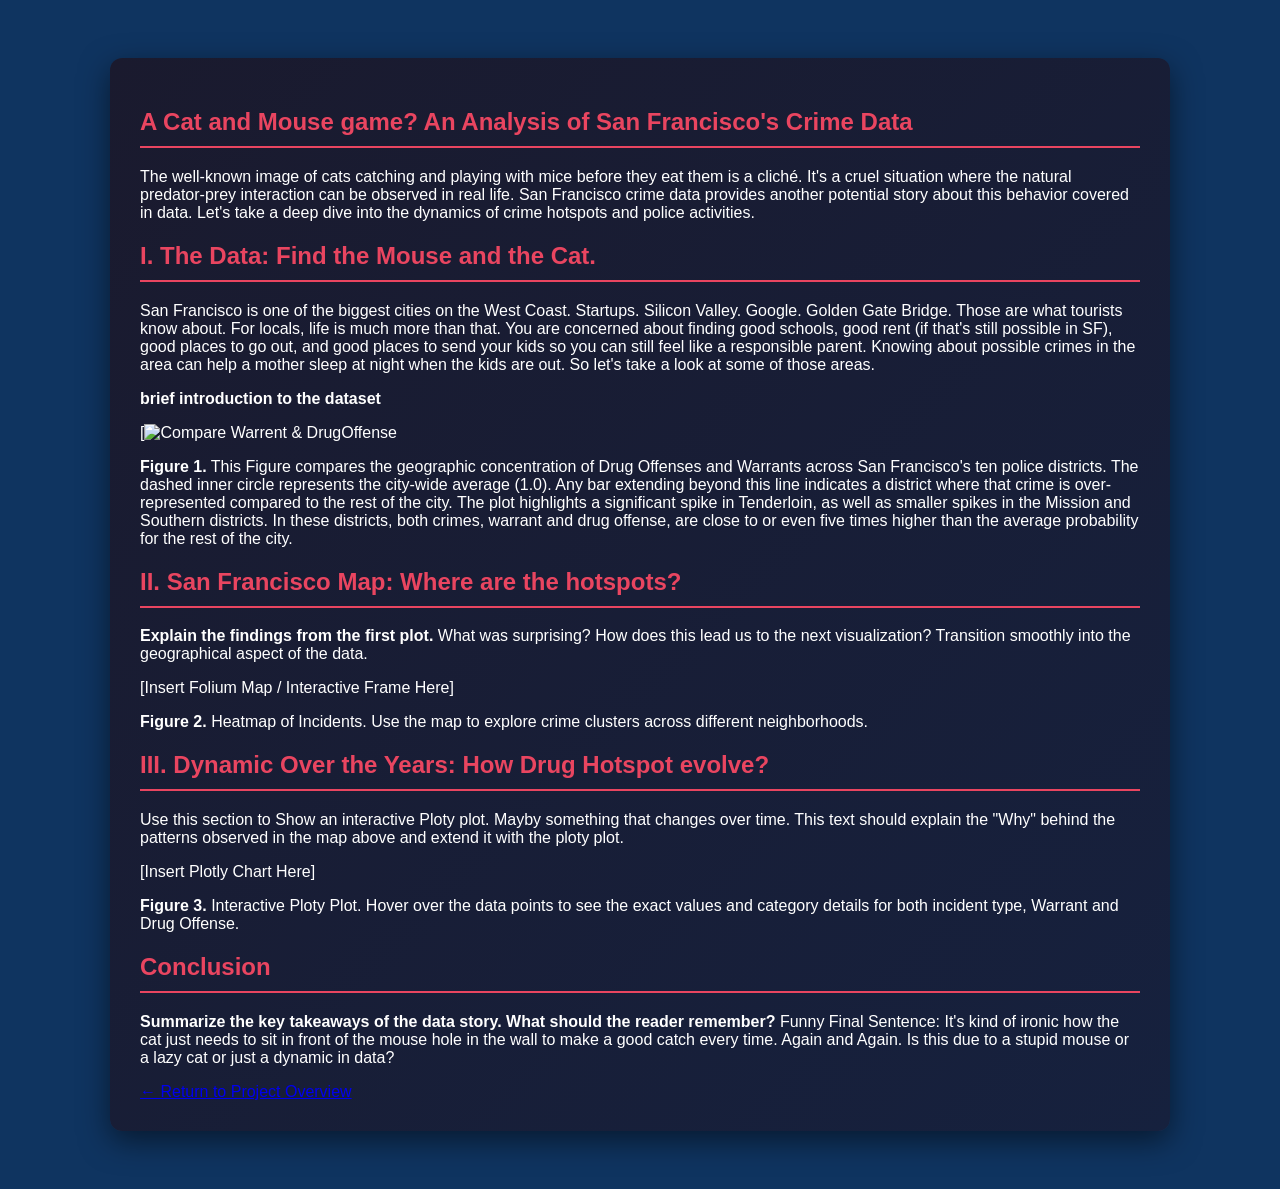
==== data_story.html @ 8bd0ce40 "change image format" ====
<!DOCTYPE html>
<html lang="en">
  <head>
    <meta charset="UTF-8" />
    <meta name="viewport" content="width=device-width, initial-scale=1.0" />
    <title>Data Story - Group 15</title>
    <link rel="stylesheet" href="style.css" />
  </head>
  <body style="background-image: url('Tom&Jerry.jpg')">
    <article class="container">
      <header>
        <!-- Headline alternatives-->
        <!--
        <h1>Playing Catch</h1>
        <h1>Cat and Mouse game as a Data story</h1> -->
        <h1>A Cat and Mouse game? An Analysis of San Francisco's Crime Data</h1>

        <p class="intro-text">
          The well-known image of cats catching and playing with mice before
          they eat them is a cliché. It's a cruel situation where the natural
          predator-prey interaction can be observed in real life. San Francisco
          crime data provides another potential story about this behavior
          covered in data. Let's take a deep dive into the dynamics of crime
          hotspots and police activities.
        </p>
      </header>

      <section>
        <h2>I. The Data: Find the Mouse and the Cat.</h2>
        <!--
          I. Introduction: Setting the Scene Write your opening narrative here.
          Explain why we are looking at this data and what the main goals of the
          visualization project were. This section builds the context before the
          reader sees the first piece of evidence.
        -->
        <p>
          San Francisco is one of the biggest cities on the West Coast.
          Startups. Silicon Valley. Google. Golden Gate Bridge. Those are what
          tourists know about. For locals, life is much more than that. You are
          concerned about finding good schools, good rent (if that's still
          possible in SF), good places to go out, and good places to send your
          kids so you can still feel like a responsible parent. Knowing about
          possible crimes in the area can help a mother sleep at night when the
          kids are out. So let's take a look at some of those areas.
        </p>

        <p>
          <strong> brief introduction to the dataset</strong>
        </p>
      </section>

      <div class="figure-container">
        [<img
          src="../images/Compare_Warrent&DrugOffense.png"
          alt="Compare Warrent & DrugOffense"
        />

        <p class="figure-caption">
          <strong>Figure 1.</strong> This Figure compares the geographic
          concentration of Drug Offenses and Warrants across San Francisco's ten
          police districts. The dashed inner circle represents the city-wide
          average (1.0). Any bar extending beyond this line indicates a district
          where that crime is over-represented compared to the rest of the city.
          The plot highlights a significant spike in Tenderloin, as well as
          smaller spikes in the Mission and Southern districts. In these
          districts, both crimes, warrant and drug offense, are close to or even
          five times higher than the average probability for the rest of the
          city.
        </p>
      </div>

      <section>
        <h2>II. San Francisco Map: Where are the hotspots?</h2>
        <p>
          <strong>Explain the findings from the first plot.</strong> What was
          surprising? How does this lead us to the next visualization?
          Transition smoothly into the geographical aspect of the data.
        </p>
      </section>

      <div class="figure-container">
        <div class="plot-placeholder">
          [Insert Folium Map / Interactive Frame Here]
        </div>
        <p class="figure-caption">
          <strong>Figure 2.</strong> Heatmap of Incidents. Use the map to
          explore crime clusters across different neighborhoods.
        </p>
      </div>

      <section>
        <h2>III. Dynamic Over the Years: How Drug Hotspot evolve?</h2>
        <p>
          Use this section to Show an interactive Ploty plot. Mayby something
          that changes over time. This text should explain the "Why" behind the
          patterns observed in the map above and extend it with the ploty plot.
        </p>
      </section>

      <div class="figure-container">
        <div class="plot-placeholder">[Insert Plotly Chart Here]</div>
        <p class="figure-caption">
          <strong>Figure 3.</strong> Interactive Ploty Plot. Hover over the data
          points to see the exact values and category details for both incident
          type, Warrant and Drug Offense.
        </p>
      </div>

      <section>
        <h2>Conclusion</h2>
        <p>
          <strong>
            Summarize the key takeaways of the data story. What should the
            reader remember?
          </strong>
          Funny Final Sentence: It's kind of ironic how the cat just needs to
          sit in front of the mouse hole in the wall to make a good catch every
          time. Again and Again. Is this due to a stupid mouse or a lazy cat or
          just a dynamic in data?
        </p>
      </section>

      <a href="index.html" class="back-link">← Return to Project Overview</a>
    </article>
  </body>
</html>
---- style.css ----
body {
  background-color: #0f3460; /* A dark base color for the whole page */
  display: flex;
  justify-content: center;
  padding: 50px 20px;
  font-family: "Helvetica Neue", Arial, sans-serif;
}

/* The Main Container */
.container {
  max-width: 1000px;
  padding: 30px;
  background: linear-gradient(135deg, #1a1a2e, #16213e);
  border-radius: 12px;
  color: white;
  box-shadow: 0 10px 30px rgba(0, 0, 0, 0.5);
}

/* Typography & Highlights */
h1,
h2 {
  color: #e94560; /* Your highlight color */
  border-bottom: 2px solid #e94560;
  padding-bottom: 10px;
}

/* The Flexbox layout for your lists */
.list-wrapper {
  display: flex; /* Aligns the three divs horizontally */
  width: 100%; /* Ensures the wrapper fills the whole container */
  gap: 20px; /* Optional: adds space between the columns */
}

.list-wrapper > div {
  flex: 1; /* This forces each div to take up equal width */
  /* padding: 10px; */ /* You can add your 10px padding here! */
}

ul {
  padding-left: 20px; /* Gives bullets room so they don't hit the edge */
  margin: 0;
}

li {
  margin-bottom: 10px;
  padding: 5px 10px;
  border-left: 3px solid transparent;
  transition: 0.3s;
}

/* Highlight items when you hover over them */
li:hover {
  border-left: 3px solid #e94560;
  background: rgba(233, 69, 96, 0.1);
  cursor: pointer;
}
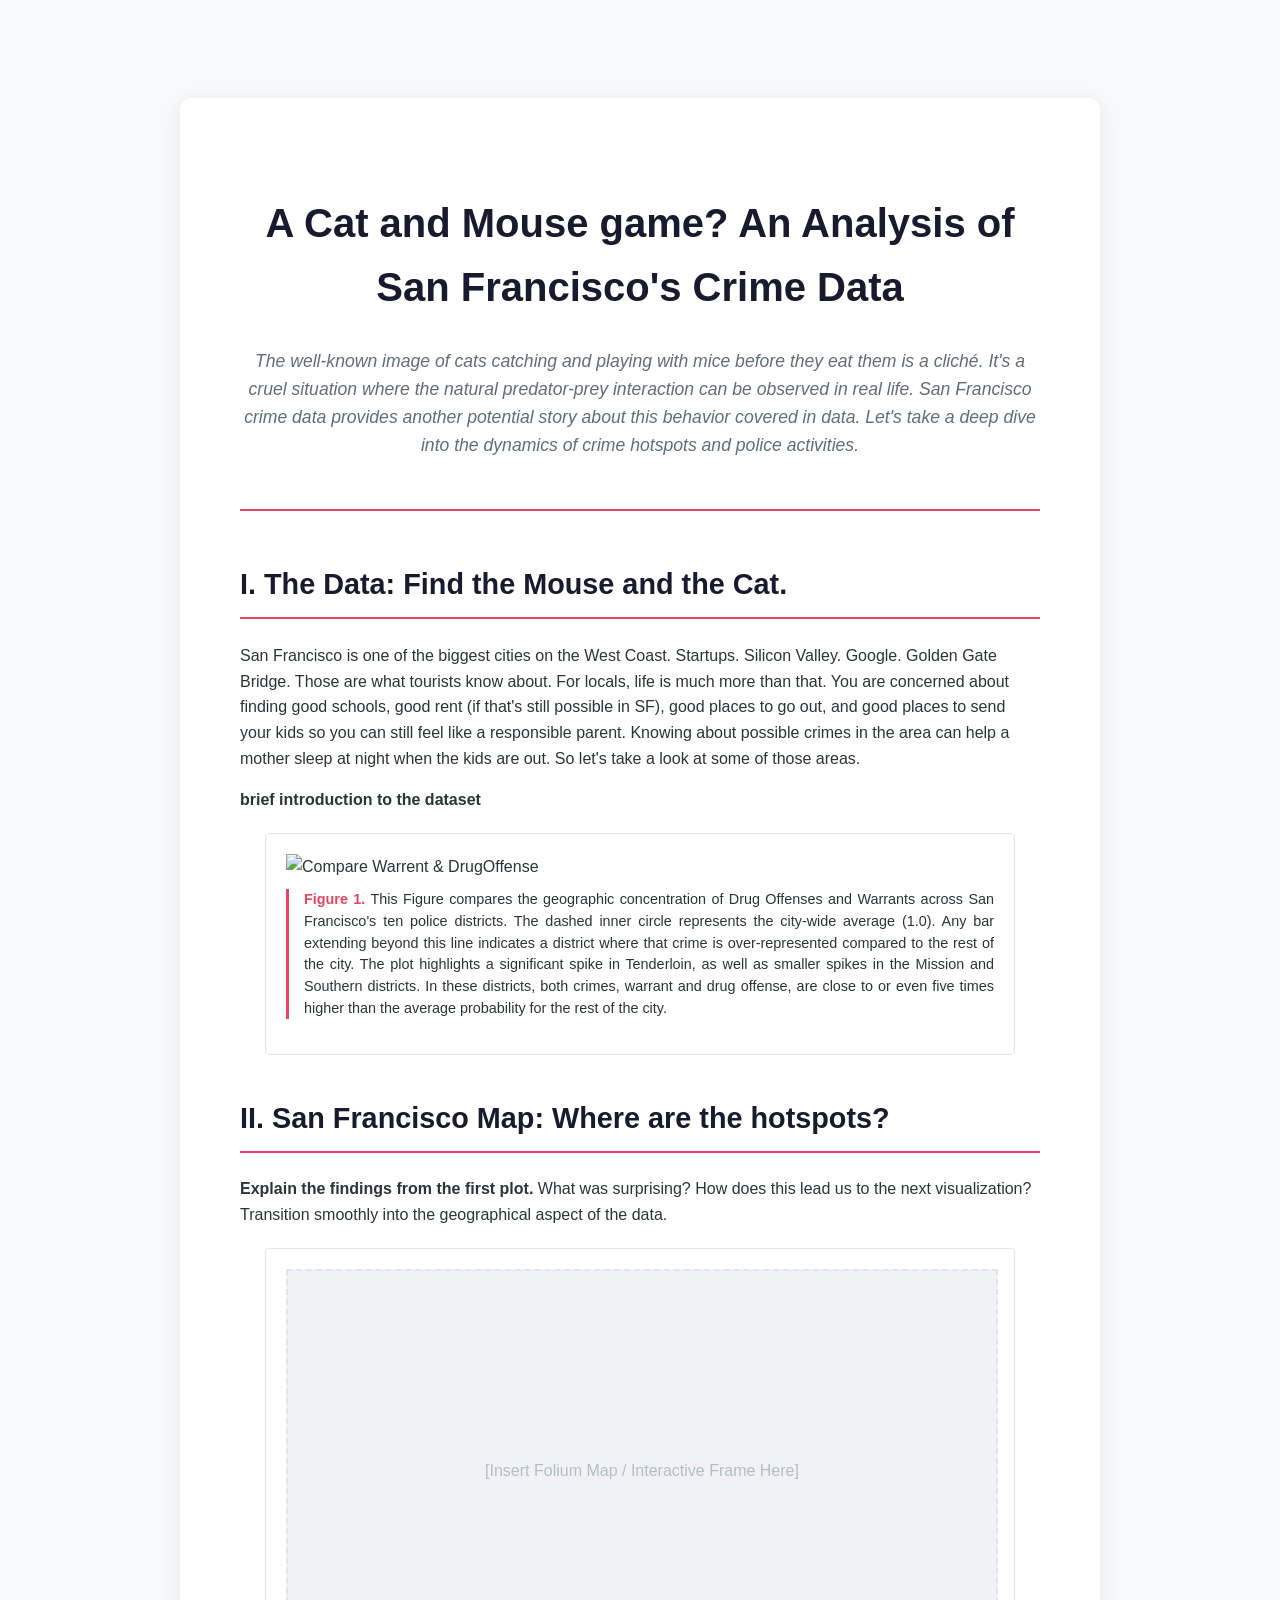
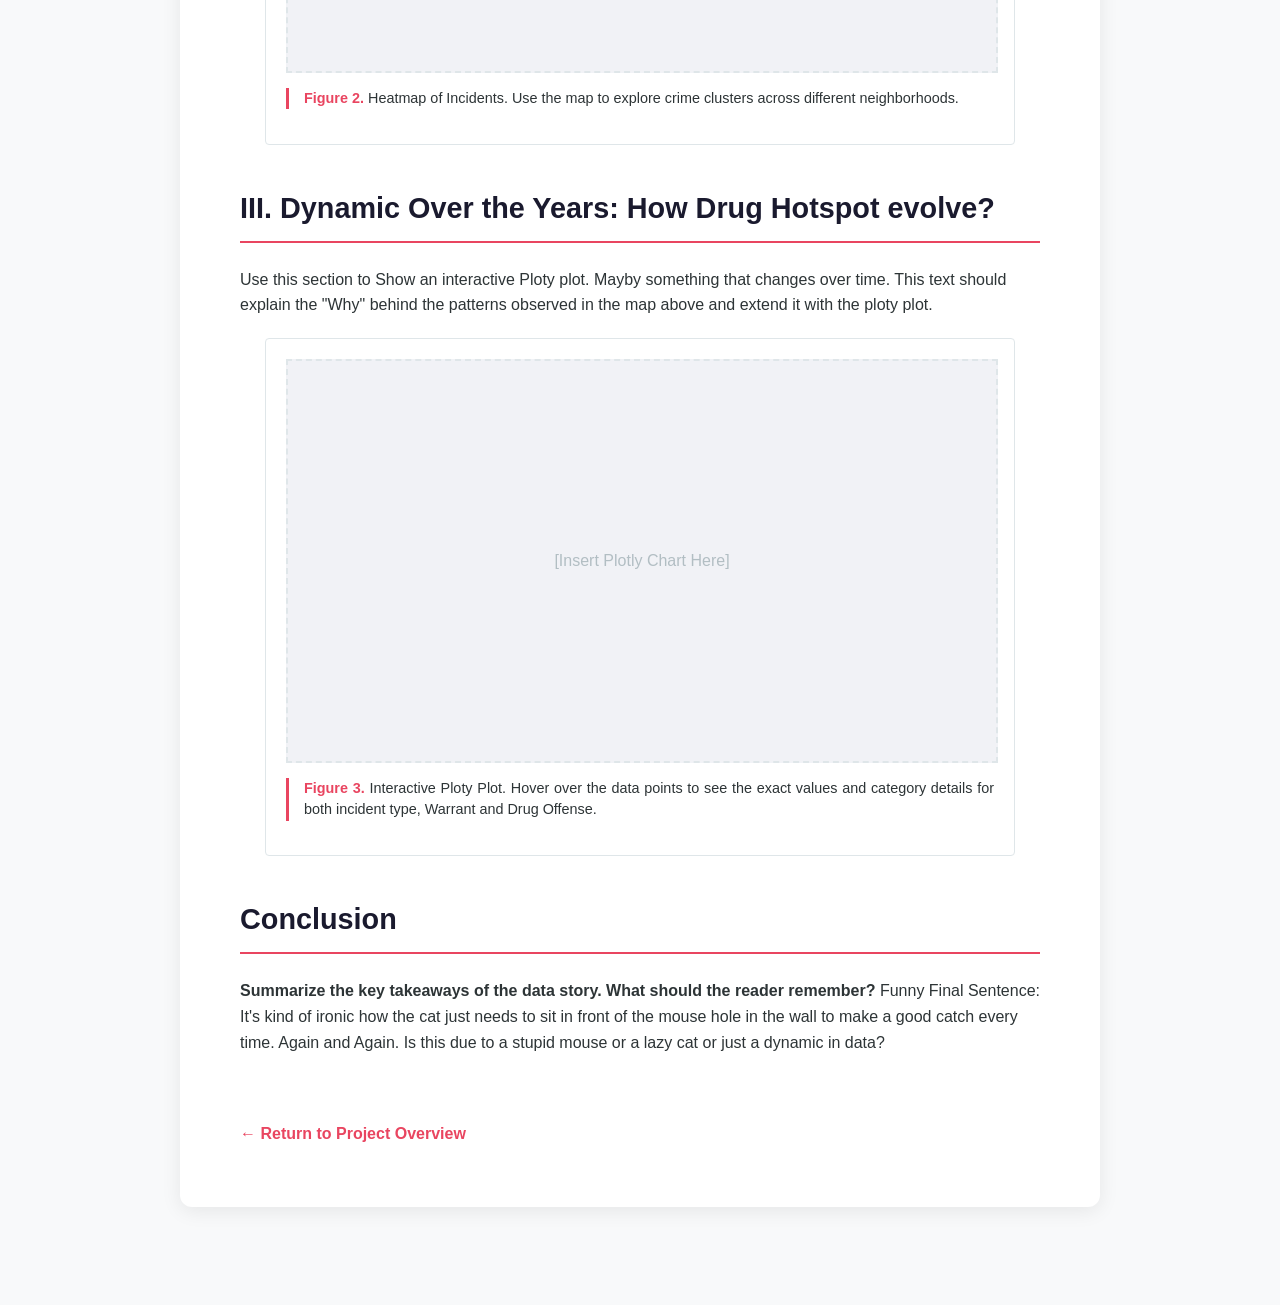
==== commit e3fb855f: "image styling" ====
--- a/data_story.html
+++ b/data_story.html
@@ -50,7 +50,7 @@
       </section>
 
       <div class="figure-container">
-        [<img
+        <img
           src="../images/Compare_Warrent&DrugOffense.png"
           alt="Compare Warrent & DrugOffense"
         />
--- a/style.css
+++ b/style.css
@@ -1,27 +1,119 @@
 body {
-  background-color: #0f3460; /* A dark base color for the whole page */
-  display: flex;
+  /*ackground-image: url("Tom&Jerry.jpg");*/
+  background-color: #f8f9fa; /* Light grey background */
+  display: flex; /* Override the flex centering from home page */
   justify-content: center;
   padding: 50px 20px;
   font-family: "Helvetica Neue", Arial, sans-serif;
+  color: #2d3436;
+  line-height: 1.6;
+}
+
+.story-container {
+  max-width: 800px;
+  margin: 40px auto;
+  background: white;
+  padding: 60px;
+  box-shadow: 0 4px 20px rgba(0, 0, 0, 0.08);
+  border-radius: 8px;
+}
+
+header {
+  text-align: center;
+  margin-bottom: 50px;
+  border-bottom: 2px solid #e94560;
+  padding-bottom: 20px;
+}
+
+h1 {
+  color: #1a1a2e;
+  font-size: 2.5rem;
+  margin-bottom: 10px;
+  border: none;
+  padding-bottom: 10px;
+}
+h2 {
+  color: #1a1a2e;
+  margin-top: 40px;
+  font-size: 1.8rem;
+  border-bottom: 2px solid #e94560;
+  padding-bottom: 10px;
+}
+
+hr {
+  color: #e94560;
+}
+
+.intro-text {
+  font-size: 1.1rem;
+  color: #636e72;
+  font-style: italic;
+  margin-bottom: 30px;
+}
+
+/* Scientific Figure Styling */
+.figure-container {
+  padding: 20px;
+  background: #ffffff;
+  border: 1px solid #dfe6e9;
+  border-radius: 4px;
+
+  width: 750px; /* Or a specific width like 80%, 90% */
+  margin: 20px auto; /* Adds space above/below and centers the whole figure */
+  box-sizing: border-box; /* Ensures padding doesn't add to the width */
+}
+
+.figure-container img {
+  max-width: 100%; /* Ensures the image never gets wider than the container */
+  height: auto; /* Maintains the aspect ratio so it doesn't look squished */
+  display: block; /* Removes the tiny gap often found at the bottom of images */
+  margin: 0 auto; /* Centers the image if the container is wider than the image */
+}
+
+.plot-placeholder {
+  width: 100%;
+  height: 400px;
+  background: #f1f2f6;
+  display: flex;
+  align-items: center;
+  justify-content: center;
+  color: #b2bec3;
+  border: 2px dashed #dfe6e9;
+  margin-bottom: 15px;
+}
+
+.figure-caption {
+  font-size: 0.9rem;
+  color: #2d3436;
+  border-left: 3px solid #e94560;
+  padding-left: 15px;
+  margin-top: 10px;
+
+  line-height: 1.5;
+  text-align: justify;
+}
+
+.figure-caption strong {
+  color: #e94560;
+}
+
+.back-link {
+  display: inline-block;
+  margin-top: 50px;
+  color: #e94560;
+  text-decoration: none;
+  font-weight: bold;
 }
 
 /* The Main Container */
 .container {
-  max-width: 1000px;
-  padding: 30px;
-  background: linear-gradient(135deg, #1a1a2e, #16213e);
+  max-width: 800px;
+  margin: 40px auto;
+  padding: 60px;
+  background: white;
   border-radius: 12px;
-  color: white;
-  box-shadow: 0 10px 30px rgba(0, 0, 0, 0.5);
-}
-
-/* Typography & Highlights */
-h1,
-h2 {
-  color: #e94560; /* Your highlight color */
-  border-bottom: 2px solid #e94560;
-  padding-bottom: 10px;
+  /*color: white;*/
+  box-shadow: 0 4px 20px rgba(0, 0, 0, 0.08);
 }
 
 /* The Flexbox layout for your lists */
@@ -54,3 +146,25 @@
   background: rgba(233, 69, 96, 0.1);
   cursor: pointer;
 }
+
+.navigation-section {
+  text-align: center;
+  margin-top: 30px;
+}
+
+.btn {
+  display: inline-block;
+  background-color: #e94560;
+  color: white;
+  padding: 12px 24px;
+  text-decoration: none;
+  border-radius: 30px;
+  font-weight: bold;
+  transition: transform 0.2s, background-color 0.2s;
+  box-shadow: 0 4px 15px rgba(233, 69, 96, 0.3);
+}
+
+.btn:hover {
+  background-color: #ff5e78;
+  transform: translateY(-2px);
+}
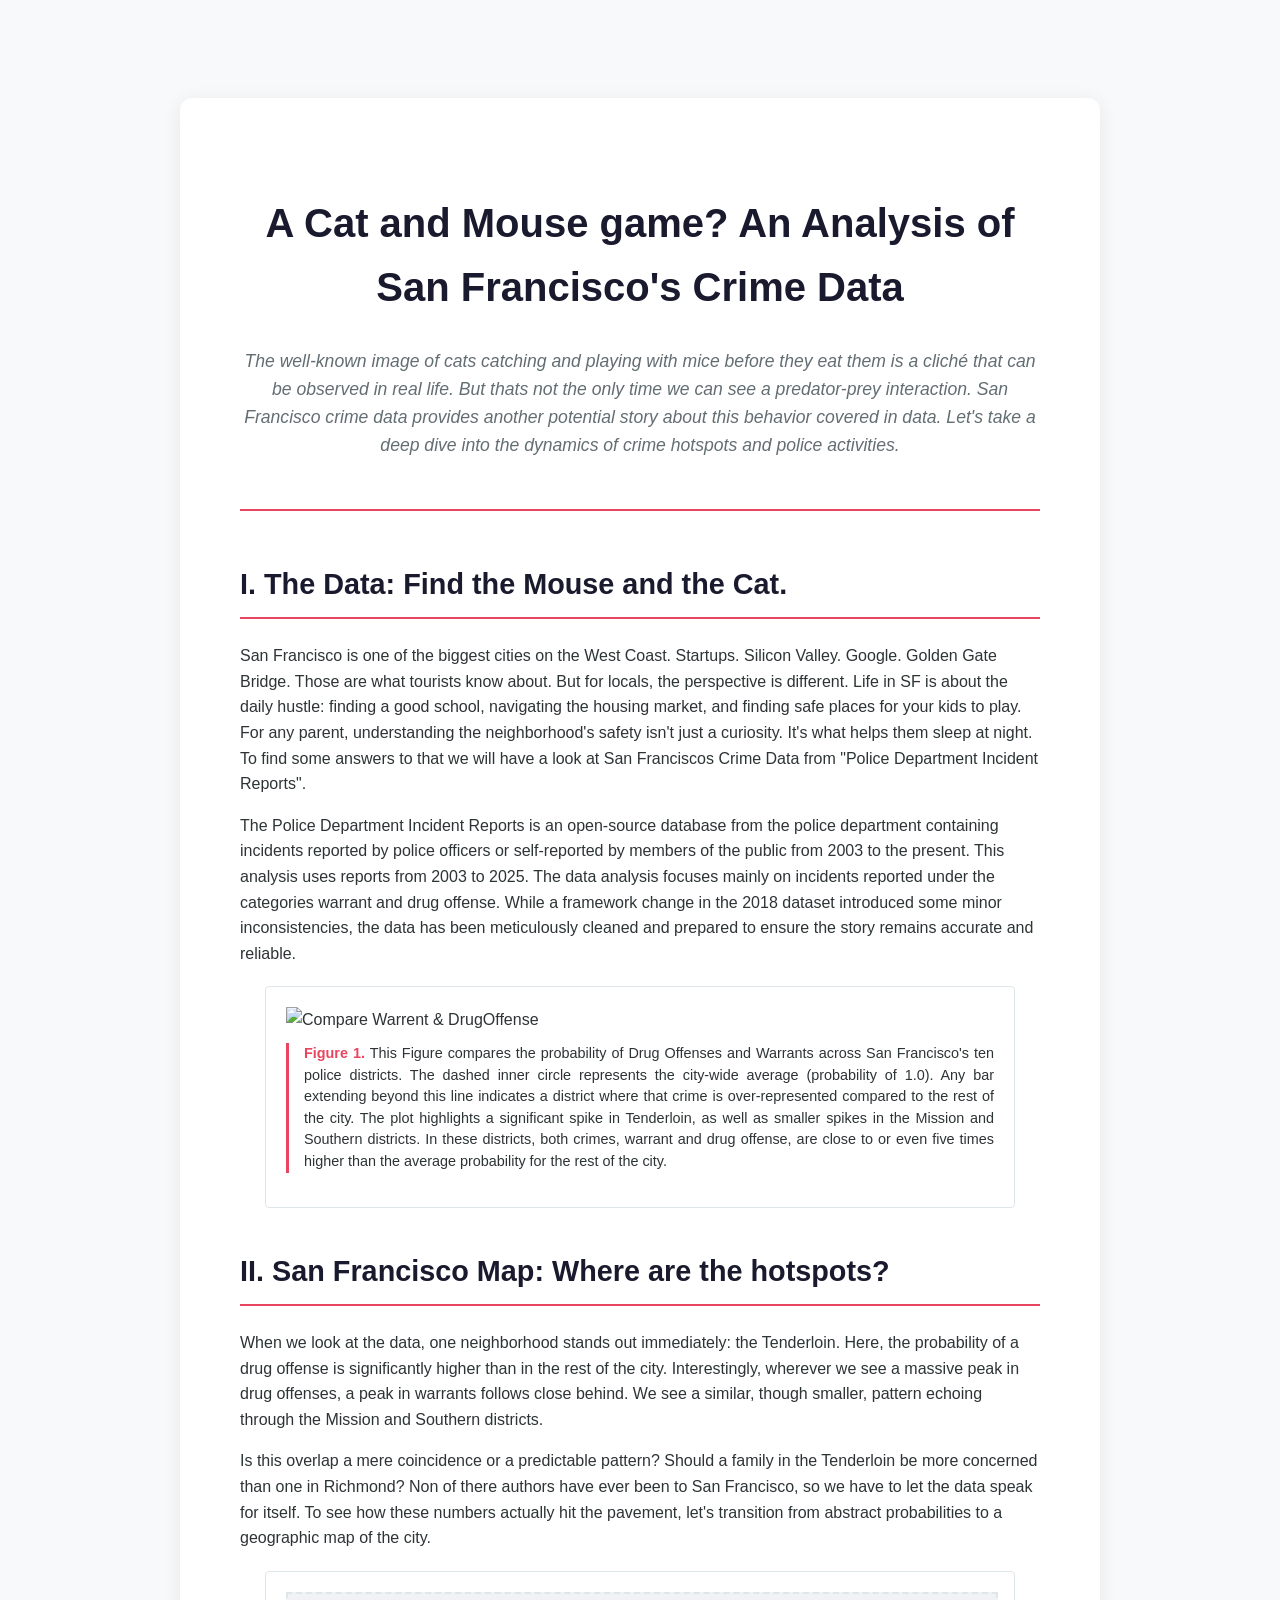
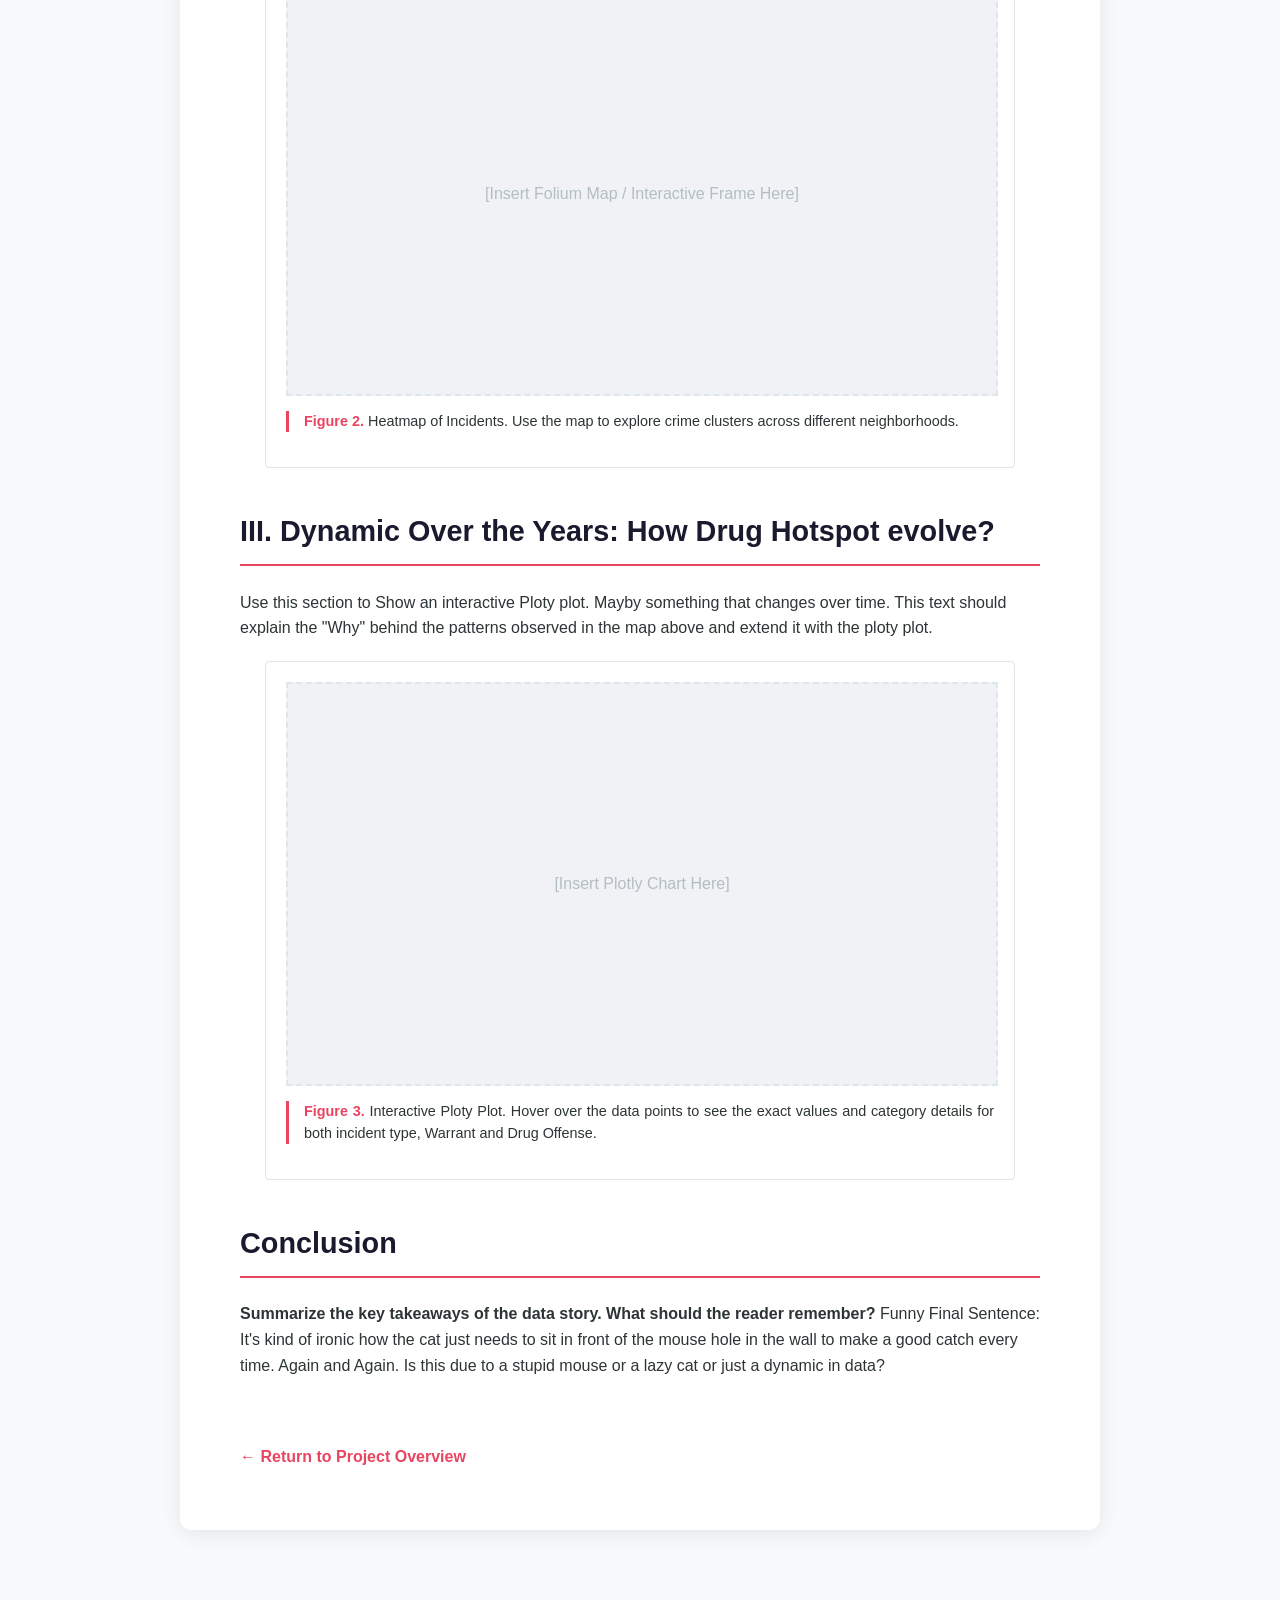
==== commit c8f52aef: "changed one sentence" ====
--- a/data_story.html
+++ b/data_story.html
@@ -12,40 +12,45 @@
         <!-- Headline alternatives-->
         <!--
         <h1>Playing Catch</h1>
-        <h1>Cat and Mouse game as a Data story</h1> -->
+        <h1>Cat and Mouse game as a Data story</h1>
+        <h1>Hotspots & Handcuffs: A Geographic Analysis </h1>
+        <h1>City of Spikes: Where the Cat Meets the Mouse </h1> -->
         <h1>A Cat and Mouse game? An Analysis of San Francisco's Crime Data</h1>
 
         <p class="intro-text">
           The well-known image of cats catching and playing with mice before
-          they eat them is a cliché. It's a cruel situation where the natural
-          predator-prey interaction can be observed in real life. San Francisco
-          crime data provides another potential story about this behavior
-          covered in data. Let's take a deep dive into the dynamics of crime
-          hotspots and police activities.
+          they eat them is a cliché that can be observed in real life. But thats
+          not the only time we can see a predator-prey interaction. San
+          Francisco crime data provides another potential story about this
+          behavior covered in data. Let's take a deep dive into the dynamics of
+          crime hotspots and police activities.
         </p>
       </header>
 
       <section>
         <h2>I. The Data: Find the Mouse and the Cat.</h2>
-        <!--
-          I. Introduction: Setting the Scene Write your opening narrative here.
-          Explain why we are looking at this data and what the main goals of the
-          visualization project were. This section builds the context before the
-          reader sees the first piece of evidence.
-        -->
+
         <p>
           San Francisco is one of the biggest cities on the West Coast.
           Startups. Silicon Valley. Google. Golden Gate Bridge. Those are what
-          tourists know about. For locals, life is much more than that. You are
-          concerned about finding good schools, good rent (if that's still
-          possible in SF), good places to go out, and good places to send your
-          kids so you can still feel like a responsible parent. Knowing about
-          possible crimes in the area can help a mother sleep at night when the
-          kids are out. So let's take a look at some of those areas.
+          tourists know about. But for locals, the perspective is different.
+          Life in SF is about the daily hustle: finding a good school,
+          navigating the housing market, and finding safe places for your kids
+          to play. For any parent, understanding the neighborhood's safety isn't
+          just a curiosity. It's what helps them sleep at night. To find some
+          answers to that we will have a look at San Franciscos Crime Data from
+          "Police Department Incident Reports".
         </p>
 
         <p>
-          <strong> brief introduction to the dataset</strong>
+          The Police Department Incident Reports is an open-source database from
+          the police department containing incidents reported by police officers
+          or self-reported by members of the public from 2003 to the present.
+          This analysis uses reports from 2003 to 2025. The data analysis
+          focuses mainly on incidents reported under the categories warrant and
+          drug offense. While a framework change in the 2018 dataset introduced
+          some minor inconsistencies, the data has been meticulously cleaned and
+          prepared to ensure the story remains accurate and reliable.
         </p>
       </section>
 
@@ -56,13 +61,13 @@
         />
 
         <p class="figure-caption">
-          <strong>Figure 1.</strong> This Figure compares the geographic
-          concentration of Drug Offenses and Warrants across San Francisco's ten
-          police districts. The dashed inner circle represents the city-wide
-          average (1.0). Any bar extending beyond this line indicates a district
-          where that crime is over-represented compared to the rest of the city.
-          The plot highlights a significant spike in Tenderloin, as well as
-          smaller spikes in the Mission and Southern districts. In these
+          <strong>Figure 1.</strong> This Figure compares the probability of
+          Drug Offenses and Warrants across San Francisco's ten police
+          districts. The dashed inner circle represents the city-wide average
+          (probability of 1.0). Any bar extending beyond this line indicates a
+          district where that crime is over-represented compared to the rest of
+          the city. The plot highlights a significant spike in Tenderloin, as
+          well as smaller spikes in the Mission and Southern districts. In these
           districts, both crimes, warrant and drug offense, are close to or even
           five times higher than the average probability for the rest of the
           city.
@@ -72,9 +77,21 @@
       <section>
         <h2>II. San Francisco Map: Where are the hotspots?</h2>
         <p>
-          <strong>Explain the findings from the first plot.</strong> What was
-          surprising? How does this lead us to the next visualization?
-          Transition smoothly into the geographical aspect of the data.
+          When we look at the data, one neighborhood stands out immediately: the
+          Tenderloin. Here, the probability of a drug offense is significantly
+          higher than in the rest of the city. Interestingly, wherever we see a
+          massive peak in drug offenses, a peak in warrants follows close
+          behind. We see a similar, though smaller, pattern echoing through the
+          Mission and Southern districts.
+        </p>
+
+        <p>
+          Is this overlap a mere coincidence or a predictable pattern? Should a
+          family in the Tenderloin be more concerned than one in Richmond? Non
+          of there authors have ever been to San Francisco, so we have to let
+          the data speak for itself. To see how these numbers actually hit the
+          pavement, let's transition from abstract probabilities to a geographic
+          map of the city.
         </p>
       </section>
 
@@ -95,7 +112,17 @@
           that changes over time. This text should explain the "Why" behind the
           patterns observed in the map above and extend it with the ploty plot.
         </p>
-      </section>
+
+        <!--- Generated Idea
+        III. The Stakeout: A Dynamic View of the Data
+        <p>
+        If our map showed us the <em>where</em>, this next visualization shows us the <em>how much</em>. By using a "Gapminder" style bubble plot, we can see the sheer scale of these incidents across the city. On this chart, each bubble represents a different police district. The <strong>horizontal axis</strong> tracks the number of Warrants, while the <strong>vertical axis</strong> measures Drug Offenses.
+        </p>
+
+        <p>
+        The size of each bubble represents the <strong>total crime volume</strong> for that district. This allows us to see if the "Cat and Mouse" game is played at the same intensity everywhere. Does a high volume of total crime always mean more drug activity and warrants? Or are some districts "specialists" in this specific game? Watch how the bubbles cluster—it tells a story of concentration that raw numbers alone might miss.
+        </p>
+      --></section>
 
       <div class="figure-container">
         <div class="plot-placeholder">[Insert Plotly Chart Here]</div>
@@ -118,6 +145,20 @@
           time. Again and Again. Is this due to a stupid mouse or a lazy cat or
           just a dynamic in data?
         </p>
+        <!-- Generated Conclusion
+          IV. Conclusion: Breaking the Cycle
+          <p>
+          Our journey through San Francisco’s data reveals a striking truth: the "Cat and Mouse" game isn't a city-wide phenomenon, but a localized cycle. The data shows that police activity (the Cat) and criminal incidents (the Mouse) are locked in a persistent dance, primarily within a few specific city blocks. Whether we look at relative probabilities or absolute volumes, the results point back to the same hotspots.
+          </p>
+
+          <p>
+          For the parents and residents we mentioned earlier, this data offers a map of reality. It shows that while the city has its challenges, they are often concentrated in predictable ways. Understanding these dynamics is the first step toward changing the story—moving from a cycle of predator and prey to a city of safety and stability.
+          </p>
+
+          <p class="final-thought">
+          <strong>It’s a bit ironic: the cat simply needs to sit in front of the mouse hole to make a catch every single time. Again and again, the data repeats. Is this due to a "stupid" mouse, a "lazy" cat, or simply an inevitable dynamic hidden in the data?</strong>
+          </p>
+        -->
       </section>
 
       <a href="index.html" class="back-link">← Return to Project Overview</a>
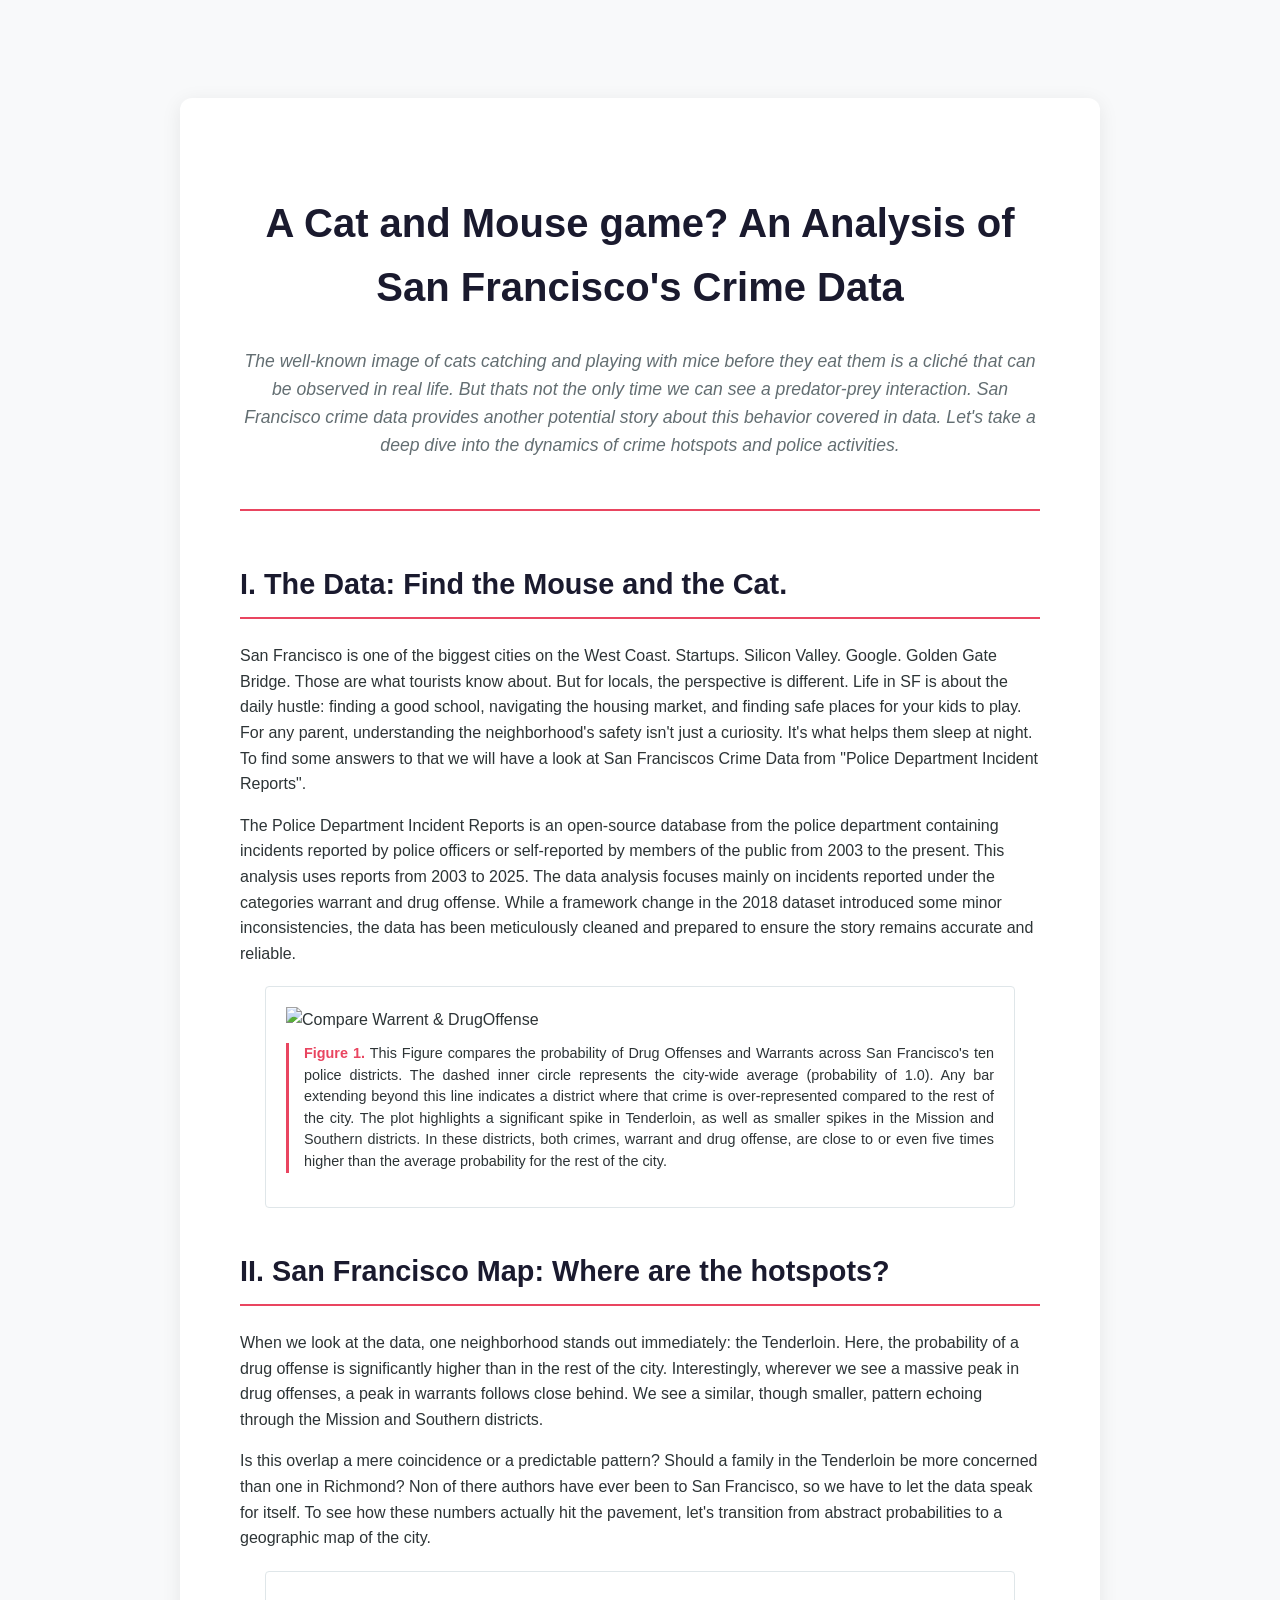
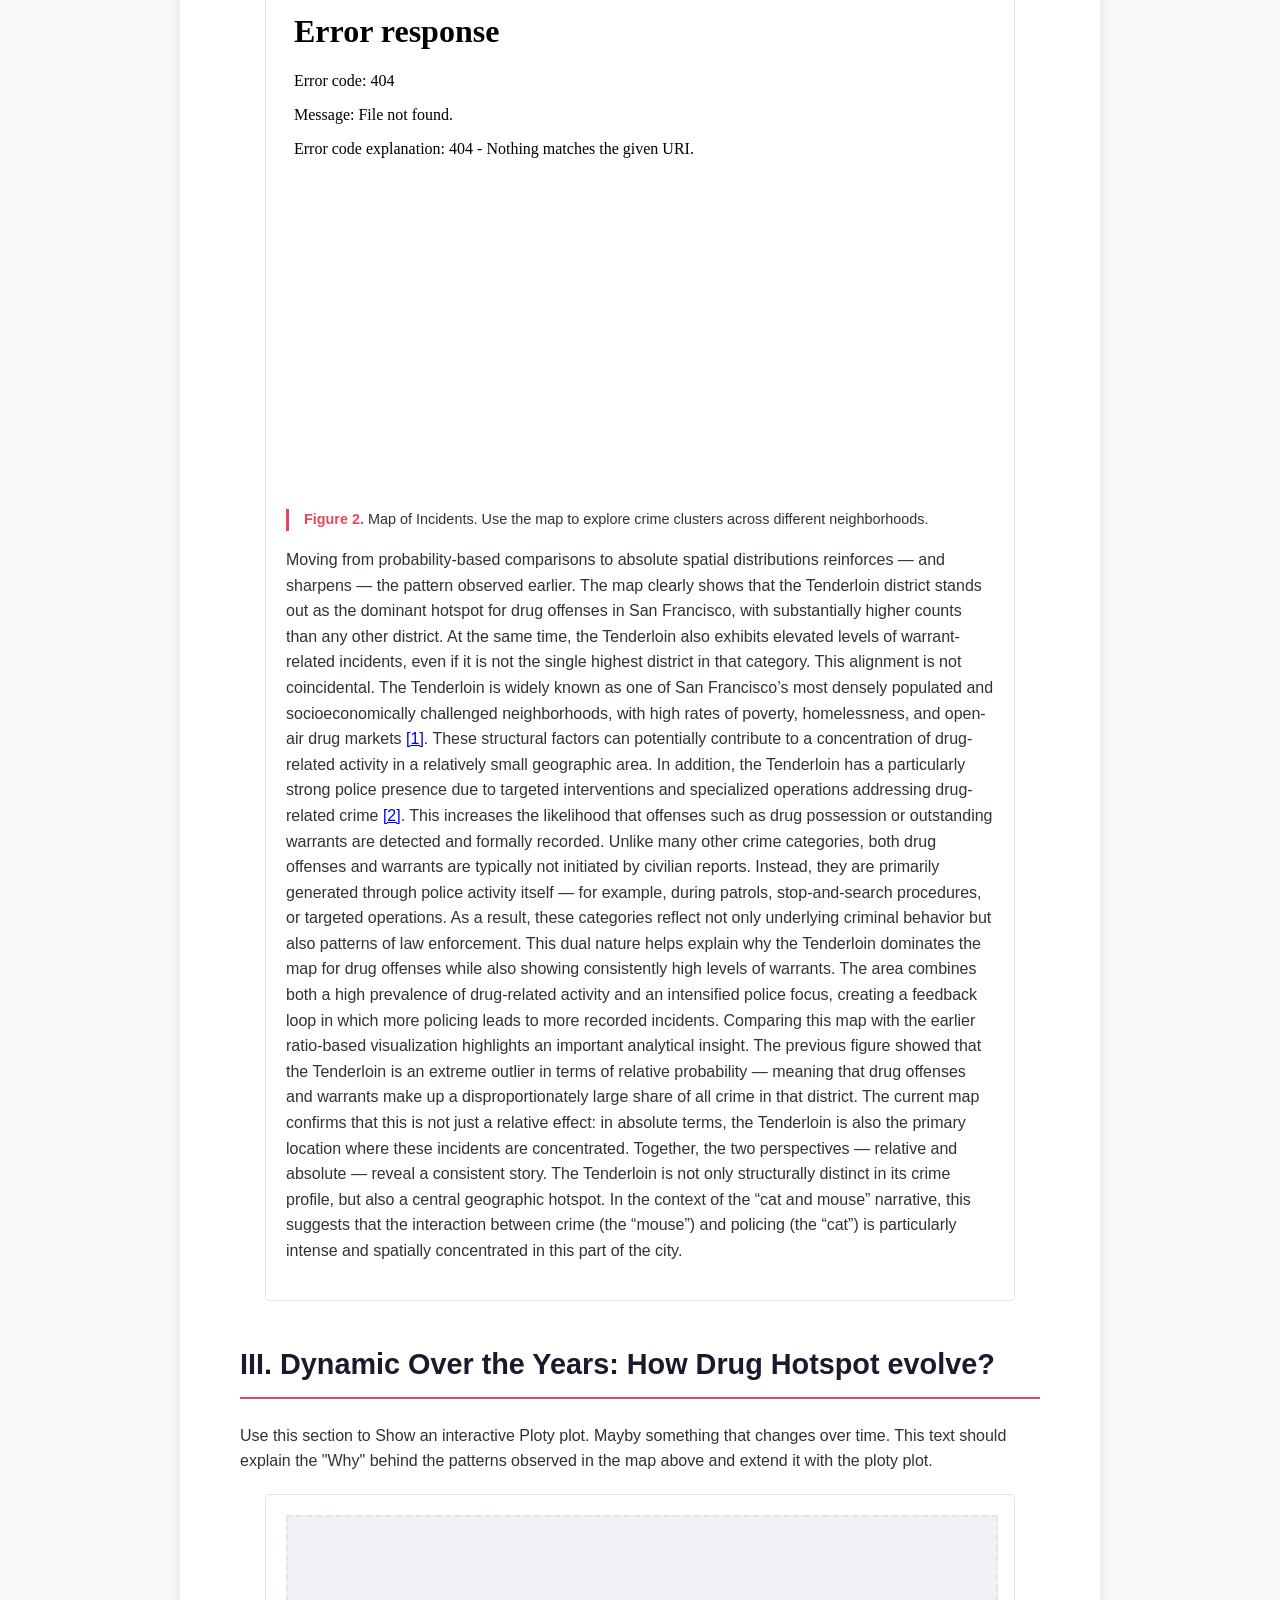
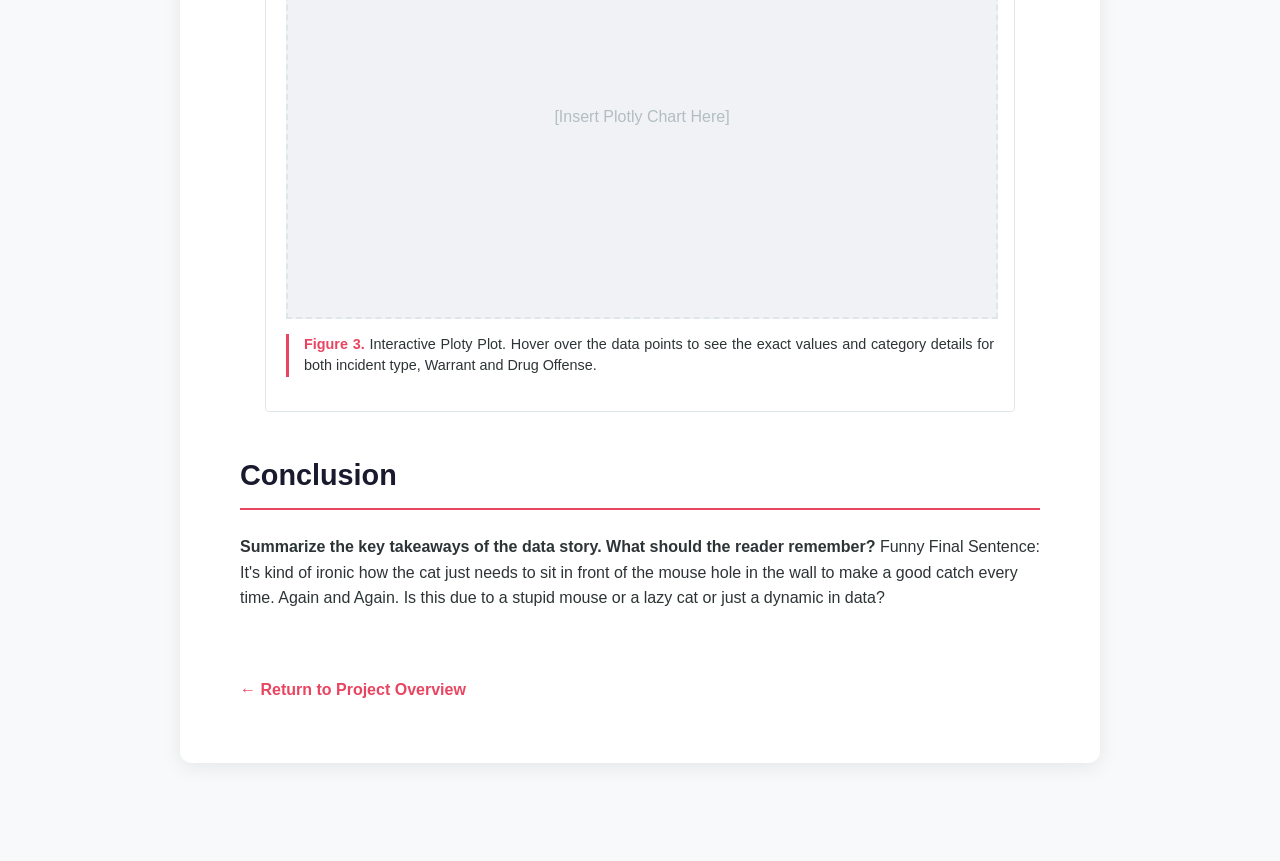
==== commit 3691cf55: "second part, visualization and text" ====
--- a/data_story.html
+++ b/data_story.html
@@ -96,12 +96,69 @@
       </section>
 
       <div class="figure-container">
-        <div class="plot-placeholder">
-          [Insert Folium Map / Interactive Frame Here]
+        <div class="plot-container">
+          <iframe
+            src="drug_warrant_comparison.html"
+            width="100%"
+            height="500px"
+            frameborder="0"
+          ></iframe>
         </div>
         <p class="figure-caption">
-          <strong>Figure 2.</strong> Heatmap of Incidents. Use the map to
+          <strong>Figure 2.</strong> Map of Incidents. Use the map to
           explore crime clusters across different neighborhoods.
+        </p>
+
+        <p>
+          Moving from probability-based comparisons to absolute spatial distributions
+          reinforces — and sharpens — the pattern observed earlier. The map clearly
+          shows that the Tenderloin district stands out as the dominant hotspot for
+          drug offenses in San Francisco, with substantially higher counts than any
+          other district. At the same time, the Tenderloin also exhibits elevated
+          levels of warrant-related incidents, even if it is not the single highest
+          district in that category.
+
+          This alignment is not coincidental. The Tenderloin is widely known as one of
+          San Francisco’s most densely populated and socioeconomically challenged
+          neighborhoods, with high rates of poverty, homelessness, and open-air drug
+          markets <a href="https://www.aha.org/hav/case-study/tenderloin-health-improvement-partnership" target="_blank">[1]</a>.
+          
+          These structural factors can potentially contribute to a concentration of drug-related
+          activity in a relatively small geographic area.
+
+          In addition, the Tenderloin has a particularly strong police presence due to
+          targeted interventions and specialized operations addressing drug-related
+          crime <a href="https://www.sfchronicle.com/crime/article/police-staff-districts-sf-19871314.php" target="_blank">[2]</a>.
+          This increases the likelihood that offenses such as drug possession or
+          outstanding warrants are detected and formally recorded.
+
+          Unlike many other crime categories, both drug offenses and warrants are
+          typically not initiated by civilian reports. Instead, they are primarily
+          generated through police activity itself — for example, during patrols,
+          stop-and-search procedures, or targeted operations.
+          As a result, these categories reflect not only underlying criminal behavior
+          but also patterns of law enforcement.
+
+          This dual nature helps explain why the Tenderloin dominates the map for drug
+          offenses while also showing consistently high levels of warrants. The area
+          combines both a high prevalence of drug-related activity and an intensified
+          police focus, creating a feedback loop in which more policing leads to more
+          recorded incidents.
+
+          Comparing this map with the earlier ratio-based visualization highlights an
+          important analytical insight. The previous figure showed that the Tenderloin
+          is an extreme outlier in terms of relative probability — meaning that drug
+          offenses and warrants make up a disproportionately large share of all crime
+          in that district. The current map confirms that this is not just a relative
+          effect: in absolute terms, the Tenderloin is also the primary location where
+          these incidents are concentrated.
+
+          Together, the two perspectives — relative and absolute — reveal a consistent
+          story. The Tenderloin is not only structurally distinct in its crime profile,
+          but also a central geographic hotspot. In the context of the “cat and mouse”
+          narrative, this suggests that the interaction between crime (the “mouse”)
+          and policing (the “cat”) is particularly intense and spatially concentrated
+          in this part of the city.
         </p>
       </div>
 
